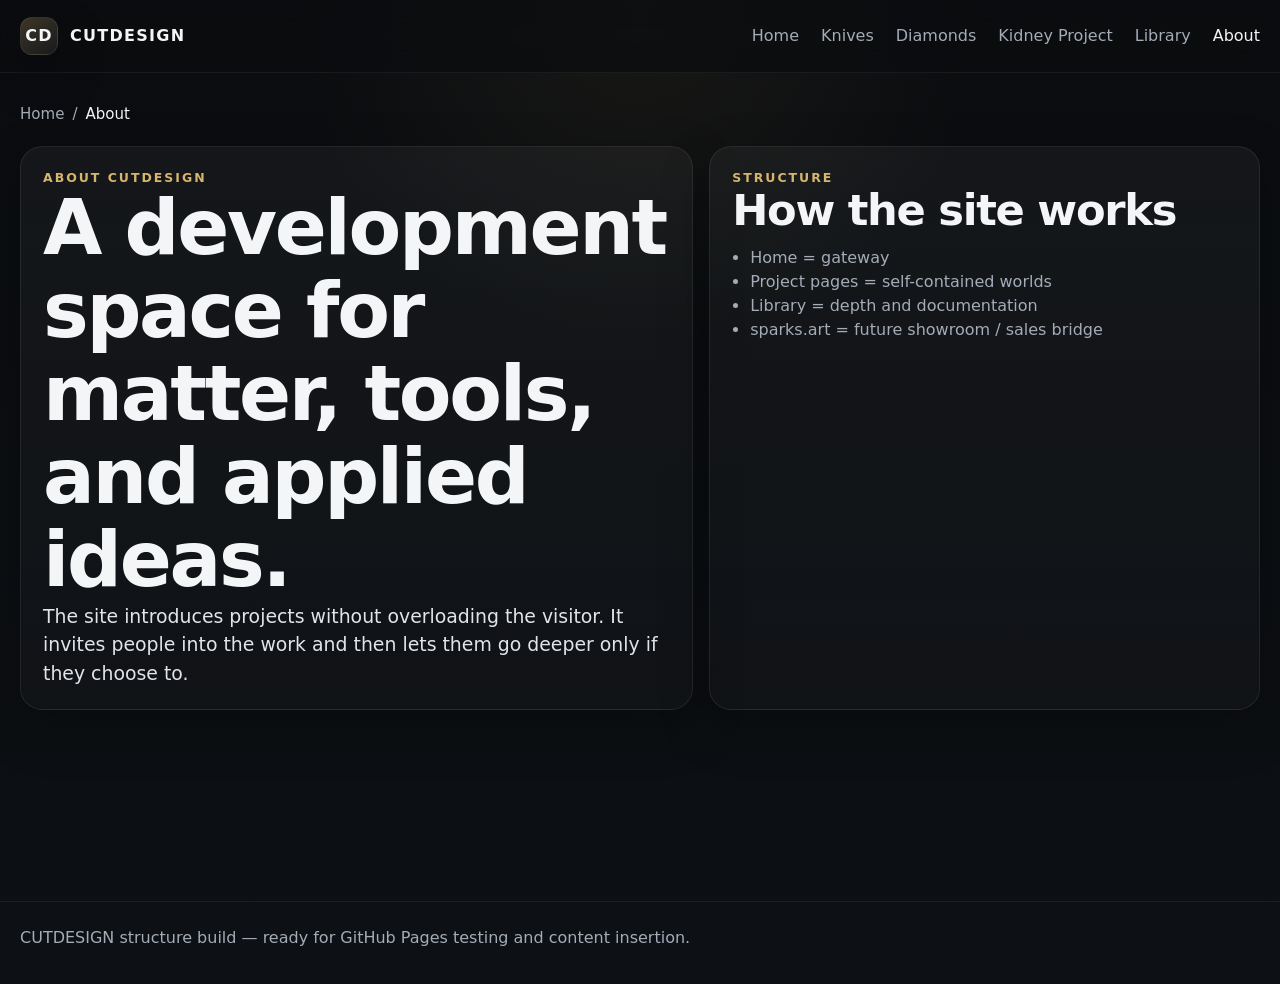
==== about.html @ 71274577 "Initial CUTDESIGN site structure" ====
<!DOCTYPE html>
<html lang="en">
<head>
  <meta charset="UTF-8">
  <meta name="viewport" content="width=device-width, initial-scale=1.0">
  <meta name="description" content="CUTDESIGN — research, development, and maker projects across knives, diamonds, and experimental directions.">
  <title>CUTDESIGN — About</title>
  <link rel="stylesheet" href="assets/css/styles.css">
</head>
<body data-page="about">
  <header class="site-header">
    <div class="container header-inner">
      <a href="index.html" class="brand" data-nav="home">
        <span class="brand-mark">CD</span>
        <span>CUTDESIGN</span>
      </a>
      <button class="nav-toggle" aria-label="Toggle navigation" aria-expanded="false" aria-controls="siteNav" id="navToggle">Menu</button>
      <nav class="site-nav" id="siteNav">
        <a href="index.html" data-nav="home">Home</a>
        <a href="knives.html" data-nav="knives">Knives</a>
        <a href="diamonds.html" data-nav="diamonds">Diamonds</a>
        <a href="kidney.html" data-nav="kidney">Kidney Project</a>
        <a href="library.html" data-nav="library">Library</a>
        <a href="about.html" data-nav="about">About</a>
      </nav>
    </div>
  </header>
  <main class="page">

    <div class="container">
      <nav class="breadcrumb">
        <a href="index.html">Home</a><span>/</span><span class="current">About</span>
      </nav>
      <div class="split">
        <div class="panel">
          <div class="eyebrow">About CUTDESIGN</div>
          <h1>A development space for matter, tools, and applied ideas.</h1>
          <p class="lead">The site introduces projects without overloading the visitor. It invites people into the work and then lets them go deeper only if they choose to.</p>
        </div>
        <div class="panel">
          <div class="eyebrow">Structure</div>
          <h2>How the site works</h2>
          <ul class="muted" style="padding-left: 18px; margin: 12px 0 0;">
            <li>Home = gateway</li>
            <li>Project pages = self-contained worlds</li>
            <li>Library = depth and documentation</li>
            <li>sparks.art = future showroom / sales bridge</li>
          </ul>
        </div>
      </div>
    </div>
  </main>
  <footer class="footer">
    <div class="container">CUTDESIGN structure build — ready for GitHub Pages testing and content insertion.</div>
  </footer>
  <script src="assets/js/site.js"></script>
</body>
</html>
---- assets/css/styles.css ----
:root {
  --bg: #0b0d10;
  --panel: #13171c;
  --panel-2: #171c22;
  --text: #f3f5f7;
  --muted: #a3acb7;
  --line: #2a3139;
  --accent: #d6b56d;
  --accent-knife: #8a3d34;
  --accent-diamond: #d6b56d;
  --accent-kidney: #4a7ea8;
  --max: 1240px;
  --radius: 22px;
  --shadow: 0 18px 50px rgba(0, 0, 0, 0.28);
}

* { box-sizing: border-box; }
html { scroll-behavior: smooth; }
body {
  margin: 0;
  font-family: Inter, ui-sans-serif, system-ui, -apple-system, BlinkMacSystemFont, "Segoe UI", sans-serif;
  background:
    radial-gradient(circle at top, rgba(214,181,109,.07), transparent 30%),
    linear-gradient(180deg, #0a0c0f 0%, #0d1014 100%);
  color: var(--text);
  line-height: 1.5;
}

a { color: inherit; text-decoration: none; }
img { max-width: 100%; display: block; }

.container {
  width: min(100% - 32px, var(--max));
  margin-inline: auto;
}

.site-header {
  position: sticky;
  top: 0;
  z-index: 40;
  backdrop-filter: blur(14px);
  background: rgba(11, 13, 16, 0.74);
  border-bottom: 1px solid rgba(255,255,255,0.06);
}

.header-inner {
  min-height: 72px;
  display: flex;
  align-items: center;
  justify-content: space-between;
  gap: 16px;
}

.brand {
  display: flex;
  align-items: center;
  gap: 12px;
  font-weight: 700;
  letter-spacing: .08em;
}

.brand-mark {
  width: 38px;
  height: 38px;
  border-radius: 12px;
  background: linear-gradient(145deg, rgba(214,181,109,.25), rgba(255,255,255,.06));
  border: 1px solid rgba(255,255,255,.08);
  display: grid;
  place-items: center;
  box-shadow: var(--shadow);
}

.nav-toggle {
  display: inline-flex;
  background: transparent;
  color: var(--text);
  border: 1px solid rgba(255,255,255,.12);
  border-radius: 12px;
  padding: 10px 12px;
  cursor: pointer;
}

.site-nav {
  display: none;
  flex-direction: column;
  gap: 10px;
  padding: 0 0 18px;
}

.site-nav.open { display: flex; }

.site-nav a {
  color: var(--muted);
  padding: 10px 0;
  border-bottom: 1px solid rgba(255,255,255,.06);
}

.site-nav a:hover,
.site-nav a.active {
  color: var(--text);
}

.page {
  min-height: calc(100vh - 72px);
  padding: 22px 0 72px;
}

.breadcrumb {
  display: flex;
  flex-wrap: wrap;
  gap: 8px;
  color: var(--muted);
  font-size: .94rem;
  margin: 4px 0 20px;
}

.breadcrumb a:hover { color: var(--text); }
.breadcrumb .current { color: var(--text); }

.hero {
  border: 1px solid rgba(255,255,255,.08);
  border-radius: 28px;
  overflow: hidden;
  background: linear-gradient(145deg, rgba(255,255,255,.05), rgba(255,255,255,.02));
  box-shadow: var(--shadow);
}

.hero-grid {
  display: grid;
  grid-template-columns: 1fr;
  min-height: 430px;
}

.hero-media {
  min-height: 240px;
  position: relative;
  overflow: hidden;
  background: #11161b;
}

.media-img {
  width: 100%;
  height: 100%;
  object-fit: cover;
  display: block;
}

.hero-media::after {
  content: "";
  position: absolute;
  inset: 0;
  background: linear-gradient(180deg, rgba(0,0,0,.08), rgba(0,0,0,.35));
  pointer-events: none;
}

.hero-copy {
  padding: 28px 22px 30px;
  display: flex;
  flex-direction: column;
  justify-content: center;
  gap: 18px;
}

.eyebrow {
  color: var(--accent);
  text-transform: uppercase;
  letter-spacing: .16em;
  font-size: .78rem;
  font-weight: 700;
}

h1, h2, h3 {
  margin: 0;
  line-height: 1.08;
  letter-spacing: -.03em;
}

h1 { font-size: clamp(2rem, 7vw, 4.8rem); }
h2 { font-size: clamp(1.55rem, 4vw, 2.7rem); }
h3 { font-size: 1.2rem; }

p.lead {
  font-size: clamp(1rem, 2.2vw, 1.18rem);
  color: #dfe5ea;
  max-width: 62ch;
  margin: 0;
}

.muted { color: var(--muted); }

.actions {
  display: flex;
  flex-wrap: wrap;
  gap: 12px;
}

.btn {
  display: inline-flex;
  align-items: center;
  justify-content: center;
  min-height: 46px;
  padding: 0 18px;
  border-radius: 14px;
  border: 1px solid rgba(255,255,255,.1);
  background: rgba(255,255,255,.04);
  color: var(--text);
  font-weight: 600;
  cursor: pointer;
  transition: transform .16s ease, background .16s ease, border-color .16s ease;
}

.btn:hover { transform: translateY(-1px); }
.btn.primary {
  background: linear-gradient(135deg, rgba(214,181,109,.22), rgba(214,181,109,.12));
  border-color: rgba(214,181,109,.35);
}

.section {
  padding-top: 34px;
}

.section-header {
  display: flex;
  align-items: end;
  justify-content: space-between;
  gap: 18px;
  margin-bottom: 16px;
}

.project-grid,
.card-grid,
.library-grid {
  display: grid;
  grid-template-columns: 1fr;
  gap: 16px;
}

.card {
  background: linear-gradient(180deg, rgba(255,255,255,.045), rgba(255,255,255,.02));
  border: 1px solid rgba(255,255,255,.08);
  border-radius: var(--radius);
  overflow: hidden;
  box-shadow: var(--shadow);
}

.project-card {
  min-height: 420px;
  position: relative;
  display: flex;
  flex-direction: column;
  justify-content: end;
  padding: 22px;
  isolation: isolate;
}

.project-card .media-img {
  position: absolute;
  inset: 0;
  z-index: -2;
}

.project-card::before {
  content: "";
  position: absolute;
  inset: 0;
  background: linear-gradient(180deg, rgba(0,0,0,.12), rgba(0,0,0,.65));
  z-index: -1;
}

.project-card .tag {
  display: inline-flex;
  width: fit-content;
  margin-bottom: 10px;
  font-size: .78rem;
  font-weight: 700;
  letter-spacing: .1em;
  text-transform: uppercase;
  padding: 8px 10px;
  border-radius: 999px;
  background: rgba(255,255,255,.1);
  backdrop-filter: blur(6px);
}

.project-card p { color: #dbe2e8; }

.list-block { padding: 22px; }
.list-block ul {
  list-style: none;
  padding: 0;
  margin: 16px 0 0;
  display: grid;
  gap: 10px;
}

.list-block li {
  padding: 14px 14px;
  background: rgba(255,255,255,.03);
  border: 1px solid rgba(255,255,255,.06);
  border-radius: 14px;
  color: #dbe2e8;
}

.split {
  display: grid;
  gap: 16px;
  grid-template-columns: 1fr;
}

.panel {
  padding: 22px;
  background: linear-gradient(180deg, rgba(255,255,255,.045), rgba(255,255,255,.02));
  border: 1px solid rgba(255,255,255,.08);
  border-radius: var(--radius);
  box-shadow: var(--shadow);
}

.panel p:last-child { margin-bottom: 0; }

.library-item { padding: 20px; }
.library-item .meta {
  display: flex;
  flex-wrap: wrap;
  gap: 10px;
  margin-bottom: 12px;
  color: var(--muted);
  font-size: .92rem;
}

.footer {
  border-top: 1px solid rgba(255,255,255,.06);
  padding: 24px 0 34px;
  color: var(--muted);
}

.placeholder-art {
  position: absolute;
  inset: 0;
  display: grid;
  place-items: center;
  padding: 24px;
  text-align: center;
  background:
    radial-gradient(circle at 30% 25%, rgba(214,181,109,.22), transparent 22%),
    radial-gradient(circle at 75% 30%, rgba(255,255,255,.08), transparent 18%),
    linear-gradient(145deg, #171c22, #0f1318 55%, #12161c);
}

.placeholder-art span {
  color: #dbe2e8;
  letter-spacing: .12em;
  text-transform: uppercase;
  font-size: .92rem;
}

.accent-knife { color: #d59188; }
.accent-diamond { color: #e5cb8e; }
.accent-kidney { color: #8bb8da; }

@media (min-width: 760px) {
  .nav-toggle { display: none; }
  .site-nav {
    display: flex !important;
    flex-direction: row;
    align-items: center;
    gap: 22px;
    padding: 0;
  }

  .site-nav a { border: 0; padding: 0; }
  .page { padding-top: 26px; }
  .hero-copy { padding: 38px 34px 40px; }
  .project-grid,
  .card-grid,
  .library-grid { grid-template-columns: repeat(2, minmax(0, 1fr)); }
  .split { grid-template-columns: 1.1fr .9fr; }
}

@media (min-width: 1024px) {
  .hero-grid {
    grid-template-columns: 1.1fr .9fr;
    min-height: 560px;
  }

  .hero-media { min-height: auto; }
  .project-grid { grid-template-columns: repeat(3, minmax(0, 1fr)); }
  .card-grid { grid-template-columns: repeat(3, minmax(0, 1fr)); }
  .library-grid { grid-template-columns: repeat(3, minmax(0, 1fr)); }
  .page { padding-bottom: 100px; }
}
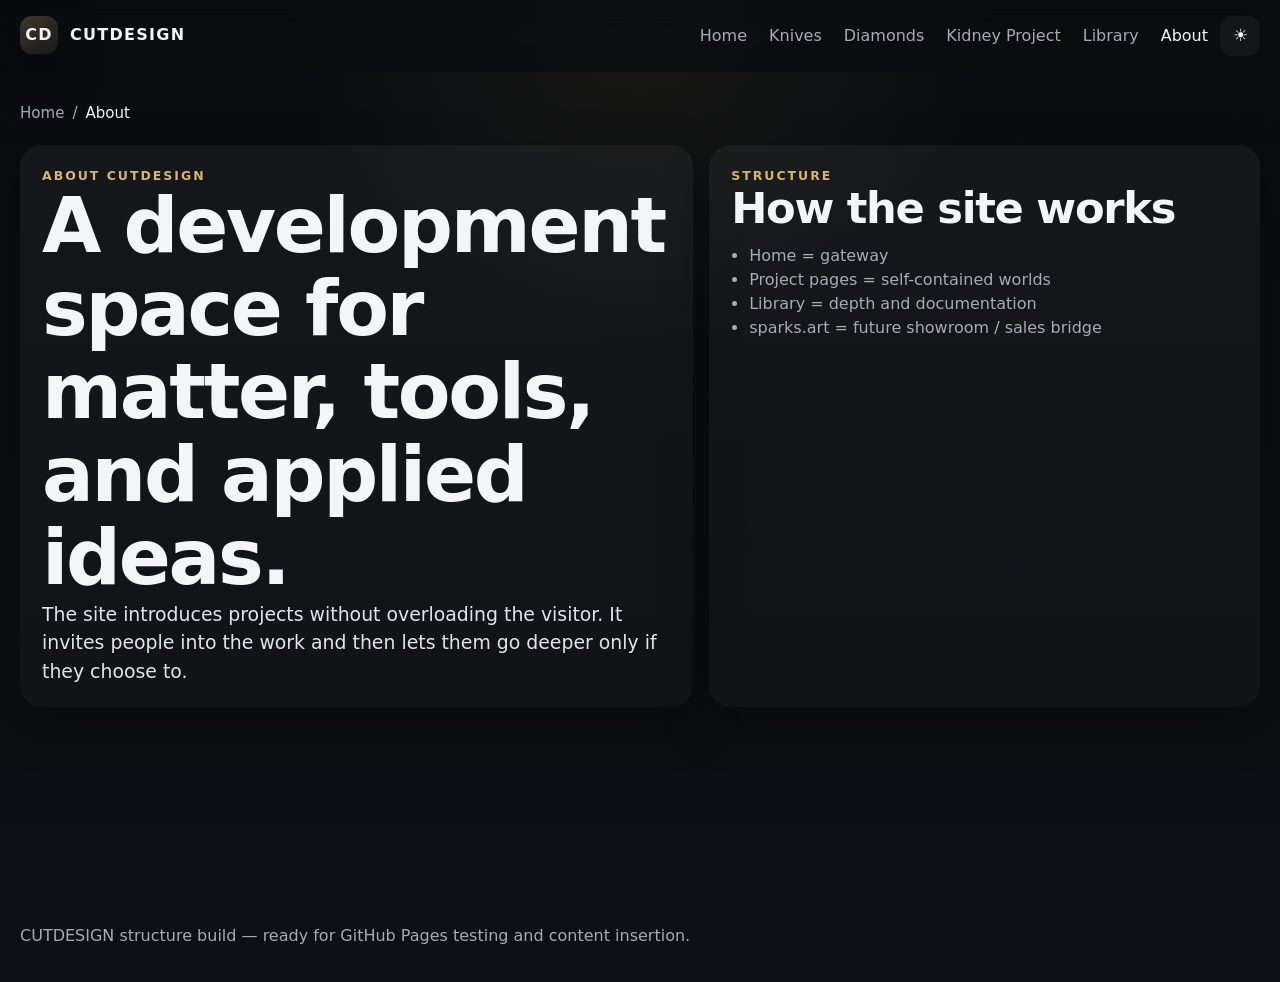
==== commit 999ee0dc: "Add light theme and favicon support Adds a persistent light/dark theme toggle across the site, initi" ====
--- a/about.html
+++ b/about.html
@@ -2,10 +2,20 @@
 <html lang="en">
 <head>
   <meta charset="UTF-8">
+  <script>
+    (function () {
+      try {
+        if (localStorage.getItem('cutdesign-theme') === 'light') {
+          document.documentElement.setAttribute('data-theme', 'light');
+        }
+      } catch (e) {}
+    })();
+  </script>
   <meta name="viewport" content="width=device-width, initial-scale=1.0">
   <meta name="description" content="CUTDESIGN — research, development, and maker projects across knives, diamonds, and experimental directions.">
   <title>CUTDESIGN — About</title>
   <link rel="stylesheet" href="assets/css/styles.css">
+  <link rel="icon" type="image/svg+xml" href="assets/images/favicon.svg">
 </head>
 <body data-page="about">
   <header class="site-header">
@@ -14,15 +24,21 @@
         <span class="brand-mark">CD</span>
         <span>CUTDESIGN</span>
       </a>
-      <button class="nav-toggle" aria-label="Toggle navigation" aria-expanded="false" aria-controls="siteNav" id="navToggle">Menu</button>
-      <nav class="site-nav" id="siteNav">
-        <a href="index.html" data-nav="home">Home</a>
-        <a href="knives.html" data-nav="knives">Knives</a>
-        <a href="diamonds.html" data-nav="diamonds">Diamonds</a>
-        <a href="kidney.html" data-nav="kidney">Kidney Project</a>
-        <a href="library.html" data-nav="library">Library</a>
-        <a href="about.html" data-nav="about">About</a>
-      </nav>
+      <div class="nav-cluster">
+        <button class="nav-toggle" aria-label="Toggle navigation" aria-expanded="false" aria-controls="siteNav" id="navToggle">Menu</button>
+        <nav class="site-nav" id="siteNav">
+          <a href="index.html" data-nav="home">Home</a>
+          <a href="knives.html" data-nav="knives">Knives</a>
+          <a href="diamonds.html" data-nav="diamonds">Diamonds</a>
+          <a href="kidney.html" data-nav="kidney">Kidney Project</a>
+          <a href="library.html" data-nav="library">Library</a>
+          <a href="about.html" data-nav="about">About</a>
+        </nav>
+        <button class="theme-toggle" id="themeToggle" type="button" aria-label="Switch to light theme" aria-pressed="false">
+          <span class="theme-icon theme-icon-sun" aria-hidden="true">&#9728;</span>
+          <span class="theme-icon theme-icon-moon" aria-hidden="true">&#9789;</span>
+        </button>
+      </div>
     </div>
   </header>
   <main class="page">
--- a/assets/css/styles.css
+++ b/assets/css/styles.css
@@ -3,6 +3,8 @@
   --panel: #13171c;
   --panel-2: #171c22;
   --text: #f3f5f7;
+  --text-soft: #dfe5ea;
+  --text-softer: #dbe2e8;
   --muted: #a3acb7;
   --line: #2a3139;
   --accent: #d6b56d;
@@ -12,6 +14,72 @@
   --max: 1240px;
   --radius: 22px;
   --shadow: 0 18px 50px rgba(0, 0, 0, 0.28);
+
+  --bg-grad-radial: rgba(214,181,109,.07);
+  --bg-grad-top: #0a0c0f;
+  --bg-grad-bottom: #0d1014;
+  --header-bg: rgba(11, 13, 16, 0.74);
+  --media-bg: #11161b;
+  --media-overlay-1: rgba(0,0,0,.08);
+  --media-overlay-2: rgba(0,0,0,.35);
+  --hero-grad-1: rgba(255,255,255,.05);
+  --hero-grad-2: rgba(255,255,255,.02);
+  --card-grad-1: rgba(255,255,255,.045);
+  --card-grad-2: rgba(255,255,255,.02);
+  --card-overlay-1: rgba(0,0,0,.12);
+  --card-overlay-2: rgba(0,0,0,.65);
+  --tag-bg: rgba(255,255,255,.1);
+  --btn-bg: rgba(255,255,255,.04);
+  --btn-primary-1: rgba(214,181,109,.22);
+  --btn-primary-2: rgba(214,181,109,.12);
+  --btn-primary-border: rgba(214,181,109,.35);
+  --list-item-bg: rgba(255,255,255,.03);
+  --placeholder-1: rgba(214,181,109,.22);
+  --placeholder-2: rgba(255,255,255,.08);
+  --placeholder-3a: #171c22;
+  --placeholder-3b: #0f1318;
+  --placeholder-3c: #12161c;
+}
+
+:root[data-theme="light"] {
+  --bg: #f7f4ee;
+  --panel: #ffffff;
+  --panel-2: #f2eee5;
+  --text: #16181c;
+  --text-soft: #2b2f35;
+  --text-softer: #3a3f46;
+  --muted: #656d77;
+  --line: #e3ddd0;
+  --accent: #a97c2f;
+  --accent-knife: #8a3d34;
+  --accent-diamond: #a97c2f;
+  --accent-kidney: #2f6690;
+  --shadow: 0 14px 40px rgba(30, 24, 10, 0.10);
+
+  --bg-grad-radial: rgba(169,124,47,.08);
+  --bg-grad-top: #faf8f3;
+  --bg-grad-bottom: #f1ede3;
+  --header-bg: rgba(255, 255, 255, 0.78);
+  --media-bg: #ece7db;
+  --media-overlay-1: rgba(0,0,0,.02);
+  --media-overlay-2: rgba(0,0,0,.16);
+  --hero-grad-1: rgba(20,16,8,.035);
+  --hero-grad-2: rgba(20,16,8,.012);
+  --card-grad-1: rgba(20,16,8,.035);
+  --card-grad-2: rgba(20,16,8,.01);
+  --card-overlay-1: rgba(0,0,0,.05);
+  --card-overlay-2: rgba(0,0,0,.5);
+  --tag-bg: rgba(255,255,255,.78);
+  --btn-bg: rgba(20,16,8,.045);
+  --btn-primary-1: rgba(169,124,47,.18);
+  --btn-primary-2: rgba(169,124,47,.09);
+  --btn-primary-border: rgba(169,124,47,.4);
+  --list-item-bg: rgba(20,16,8,.03);
+  --placeholder-1: rgba(169,124,47,.18);
+  --placeholder-2: rgba(20,16,8,.05);
+  --placeholder-3a: #f4f0e7;
+  --placeholder-3b: #ece7db;
+  --placeholder-3c: #f0ebe0;
 }
 
 * { box-sizing: border-box; }
@@ -20,10 +88,11 @@
   margin: 0;
   font-family: Inter, ui-sans-serif, system-ui, -apple-system, BlinkMacSystemFont, "Segoe UI", sans-serif;
   background:
-    radial-gradient(circle at top, rgba(214,181,109,.07), transparent 30%),
-    linear-gradient(180deg, #0a0c0f 0%, #0d1014 100%);
+    radial-gradient(circle at top, var(--bg-grad-radial), transparent 30%),
+    linear-gradient(180deg, var(--bg-grad-top) 0%, var(--bg-grad-bottom) 100%);
   color: var(--text);
   line-height: 1.5;
+  transition: background-color .2s ease, color .2s ease;
 }
 
 a { color: inherit; text-decoration: none; }
@@ -39,16 +108,18 @@
   top: 0;
   z-index: 40;
   backdrop-filter: blur(14px);
-  background: rgba(11, 13, 16, 0.74);
-  border-bottom: 1px solid rgba(255,255,255,0.06);
+  background: var(--header-bg);
+  border-bottom: 0px solid rgba(255,255,255,0.06);
+  transition: background-color .2s ease;
 }
 
 .header-inner {
   min-height: 72px;
   display: flex;
-  align-items: center;
+  align-items: flex-start;
   justify-content: space-between;
   gap: 16px;
+  padding: 16px 0;
 }
 
 .brand {
@@ -64,23 +135,59 @@
   height: 38px;
   border-radius: 12px;
   background: linear-gradient(145deg, rgba(214,181,109,.25), rgba(255,255,255,.06));
-  border: 1px solid rgba(255,255,255,.08);
+  border: 0px solid rgba(255,255,255,.08);
   display: grid;
   place-items: center;
   box-shadow: var(--shadow);
 }
 
+.nav-cluster {
+  display: flex;
+  align-items: center;
+  flex-wrap: wrap;
+  justify-content: flex-end;
+  gap: 12px;
+}
+
 .nav-toggle {
+  order: 1;
   display: inline-flex;
   background: transparent;
   color: var(--text);
-  border: 1px solid rgba(255,255,255,.12);
+  border: 0px solid rgba(255,255,255,.12);
   border-radius: 12px;
   padding: 10px 12px;
   cursor: pointer;
 }
 
+.theme-toggle {
+  order: 2;
+  display: inline-flex;
+  align-items: center;
+  justify-content: center;
+  width: 40px;
+  height: 40px;
+  min-width: 40px;
+  padding: 0;
+  border: 0;
+  border-radius: 12px;
+  background: var(--btn-bg);
+  color: var(--text);
+  cursor: pointer;
+  font-size: 1.05rem;
+  line-height: 1;
+  transition: background-color .2s ease;
+}
+
+.theme-toggle:hover { background: var(--card-grad-1); }
+
+.theme-icon-moon { display: none; }
+:root[data-theme="light"] .theme-icon-sun { display: none; }
+:root[data-theme="light"] .theme-icon-moon { display: inline; }
+
 .site-nav {
+  order: 3;
+  flex-basis: 100%;
   display: none;
   flex-direction: column;
   gap: 10px;
@@ -92,7 +199,7 @@
 .site-nav a {
   color: var(--muted);
   padding: 10px 0;
-  border-bottom: 1px solid rgba(255,255,255,.06);
+  border-bottom: 0px solid rgba(255,255,255,.06);
 }
 
 .site-nav a:hover,
@@ -118,11 +225,12 @@
 .breadcrumb .current { color: var(--text); }
 
 .hero {
-  border: 1px solid rgba(255,255,255,.08);
+  border: 0px solid rgba(255,255,255,.08);
   border-radius: 28px;
   overflow: hidden;
-  background: linear-gradient(145deg, rgba(255,255,255,.05), rgba(255,255,255,.02));
+  background: linear-gradient(145deg, var(--hero-grad-1), var(--hero-grad-2));
   box-shadow: var(--shadow);
+  transition: background-color .2s ease, box-shadow .2s ease;
 }
 
 .hero-grid {
@@ -135,13 +243,16 @@
   min-height: 240px;
   position: relative;
   overflow: hidden;
-  background: #11161b;
-}
-
-.media-img {
+  background: var(--media-bg);
+}
+
+.media-img,
+.project-card img,
+.card-image {
   width: 100%;
   height: 100%;
   object-fit: cover;
+  object-position: center;
   display: block;
 }
 
@@ -149,7 +260,7 @@
   content: "";
   position: absolute;
   inset: 0;
-  background: linear-gradient(180deg, rgba(0,0,0,.08), rgba(0,0,0,.35));
+  background: linear-gradient(180deg, var(--media-overlay-1), var(--media-overlay-2));
   pointer-events: none;
 }
 
@@ -181,7 +292,7 @@
 
 p.lead {
   font-size: clamp(1rem, 2.2vw, 1.18rem);
-  color: #dfe5ea;
+  color: var(--text-soft);
   max-width: 62ch;
   margin: 0;
 }
@@ -201,8 +312,8 @@
   min-height: 46px;
   padding: 0 18px;
   border-radius: 14px;
-  border: 1px solid rgba(255,255,255,.1);
-  background: rgba(255,255,255,.04);
+  border: 0px solid rgba(255,255,255,.1);
+  background: var(--btn-bg);
   color: var(--text);
   font-weight: 600;
   cursor: pointer;
@@ -211,8 +322,8 @@
 
 .btn:hover { transform: translateY(-1px); }
 .btn.primary {
-  background: linear-gradient(135deg, rgba(214,181,109,.22), rgba(214,181,109,.12));
-  border-color: rgba(214,181,109,.35);
+  background: linear-gradient(135deg, var(--btn-primary-1), var(--btn-primary-2));
+  border-color: var(--btn-primary-border);
 }
 
 .section {
@@ -236,11 +347,12 @@
 }
 
 .card {
-  background: linear-gradient(180deg, rgba(255,255,255,.045), rgba(255,255,255,.02));
-  border: 1px solid rgba(255,255,255,.08);
+  background: linear-gradient(180deg, var(--card-grad-1), var(--card-grad-2));
+  border: 0px solid rgba(255,255,255,.08);
   border-radius: var(--radius);
   overflow: hidden;
   box-shadow: var(--shadow);
+  transition: background-color .2s ease, box-shadow .2s ease;
 }
 
 .project-card {
@@ -263,7 +375,7 @@
   content: "";
   position: absolute;
   inset: 0;
-  background: linear-gradient(180deg, rgba(0,0,0,.12), rgba(0,0,0,.65));
+  background: linear-gradient(180deg, var(--card-overlay-1), var(--card-overlay-2));
   z-index: -1;
 }
 
@@ -281,7 +393,7 @@
   backdrop-filter: blur(6px);
 }
 
-.project-card p { color: #dbe2e8; }
+.project-card p { color: #f3f5f7; }
 
 .list-block { padding: 22px; }
 .list-block ul {
@@ -294,10 +406,11 @@
 
 .list-block li {
   padding: 14px 14px;
-  background: rgba(255,255,255,.03);
-  border: 1px solid rgba(255,255,255,.06);
+  background: var(--list-item-bg);
+  border: 0px solid rgba(255,255,255,.06);
   border-radius: 14px;
-  color: #dbe2e8;
+  color: var(--text-softer);
+  transition: background-color .2s ease;
 }
 
 .split {
@@ -308,10 +421,11 @@
 
 .panel {
   padding: 22px;
-  background: linear-gradient(180deg, rgba(255,255,255,.045), rgba(255,255,255,.02));
-  border: 1px solid rgba(255,255,255,.08);
+  background: linear-gradient(180deg, var(--card-grad-1), var(--card-grad-2));
+  border: 0px solid rgba(255,255,255,.08);
   border-radius: var(--radius);
   box-shadow: var(--shadow);
+  transition: background-color .2s ease, box-shadow .2s ease;
 }
 
 .panel p:last-child { margin-bottom: 0; }
@@ -327,7 +441,7 @@
 }
 
 .footer {
-  border-top: 1px solid rgba(255,255,255,.06);
+  border-top: 0px solid rgba(255,255,255,.06);
   padding: 24px 0 34px;
   color: var(--muted);
 }
@@ -340,13 +454,13 @@
   padding: 24px;
   text-align: center;
   background:
-    radial-gradient(circle at 30% 25%, rgba(214,181,109,.22), transparent 22%),
-    radial-gradient(circle at 75% 30%, rgba(255,255,255,.08), transparent 18%),
-    linear-gradient(145deg, #171c22, #0f1318 55%, #12161c);
+    radial-gradient(circle at 30% 25%, var(--placeholder-1), transparent 22%),
+    radial-gradient(circle at 75% 30%, var(--placeholder-2), transparent 18%),
+    linear-gradient(145deg, var(--placeholder-3a), var(--placeholder-3b) 55%, var(--placeholder-3c));
 }
 
 .placeholder-art span {
-  color: #dbe2e8;
+  color: var(--text-softer);
   letter-spacing: .12em;
   text-transform: uppercase;
   font-size: .92rem;
@@ -359,12 +473,16 @@
 @media (min-width: 760px) {
   .nav-toggle { display: none; }
   .site-nav {
+    order: 1;
+    flex-basis: auto;
     display: flex !important;
     flex-direction: row;
     align-items: center;
     gap: 22px;
     padding: 0;
   }
+
+  .theme-toggle { order: 2; }
 
   .site-nav a { border: 0; padding: 0; }
   .page { padding-top: 26px; }
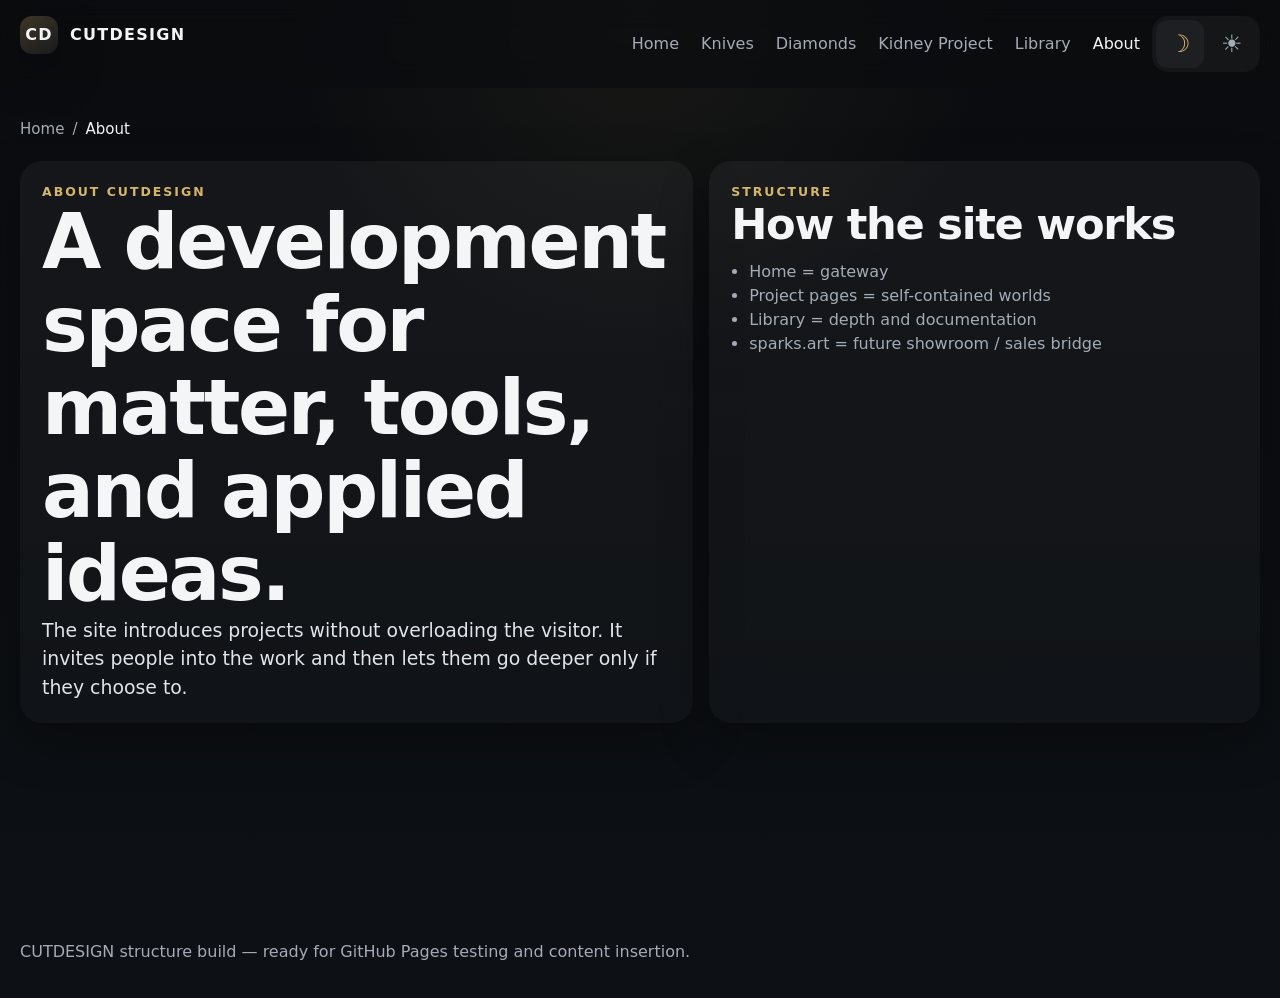
==== commit a4918e56: "Replace theme toggle with theme picker Swap the single dark/light toggle for an explicit two-button " ====
--- a/about.html
+++ b/about.html
@@ -34,10 +34,14 @@
           <a href="library.html" data-nav="library">Library</a>
           <a href="about.html" data-nav="about">About</a>
         </nav>
-        <button class="theme-toggle" id="themeToggle" type="button" aria-label="Switch to light theme" aria-pressed="false">
-          <span class="theme-icon theme-icon-sun" aria-hidden="true">&#9728;</span>
-          <span class="theme-icon theme-icon-moon" aria-hidden="true">&#9789;</span>
-        </button>
+        <div class="theme-toggle" id="themeToggle" role="group" aria-label="Theme">
+          <button class="theme-option" type="button" data-theme-choice="dark" aria-pressed="true" aria-label="Dark theme">
+            <span aria-hidden="true">&#9789;</span>
+          </button>
+          <button class="theme-option" type="button" data-theme-choice="light" aria-pressed="false" aria-label="Light theme">
+            <span aria-hidden="true">&#9728;</span>
+          </button>
+        </div>
       </div>
     </div>
   </header>
--- a/assets/css/styles.css
+++ b/assets/css/styles.css
@@ -164,26 +164,37 @@
   order: 2;
   display: inline-flex;
   align-items: center;
+  gap: 4px;
+  padding: 4px;
+  border: 0;
+  border-radius: 16px;
+  background: var(--btn-bg);
+}
+
+.theme-option {
+  display: inline-flex;
+  align-items: center;
   justify-content: center;
-  width: 40px;
-  height: 40px;
-  min-width: 40px;
+  width: 48px;
+  height: 48px;
+  min-width: 48px;
   padding: 0;
   border: 0;
   border-radius: 12px;
-  background: var(--btn-bg);
-  color: var(--text);
+  background: transparent;
+  color: var(--muted);
   cursor: pointer;
-  font-size: 1.05rem;
+  font-size: 1.5rem;
   line-height: 1;
-  transition: background-color .2s ease;
-}
-
-.theme-toggle:hover { background: var(--card-grad-1); }
-
-.theme-icon-moon { display: none; }
-:root[data-theme="light"] .theme-icon-sun { display: none; }
-:root[data-theme="light"] .theme-icon-moon { display: inline; }
+  transition: background-color .2s ease, color .2s ease;
+}
+
+.theme-option:hover { color: var(--text); }
+
+.theme-option[aria-pressed="true"] {
+  background: var(--card-grad-1);
+  color: var(--accent);
+}
 
 .site-nav {
   order: 3;
@@ -247,8 +258,19 @@
 }
 
 .media-img,
-.project-card img,
 .card-image {
+  width: 100%;
+  height: 100%;
+  object-fit: fill;
+  object-position: center;
+  display: block;
+}
+
+/* Project-card images have no baked-in caption text (the card's own HTML
+   heading sits on top of them instead), so they can crop cleanly without
+   losing anything — unlike the hero images above, which carry their own
+   title text and need to stay unstretched-but-uncropped via fill. */
+.project-card img {
   width: 100%;
   height: 100%;
   object-fit: cover;
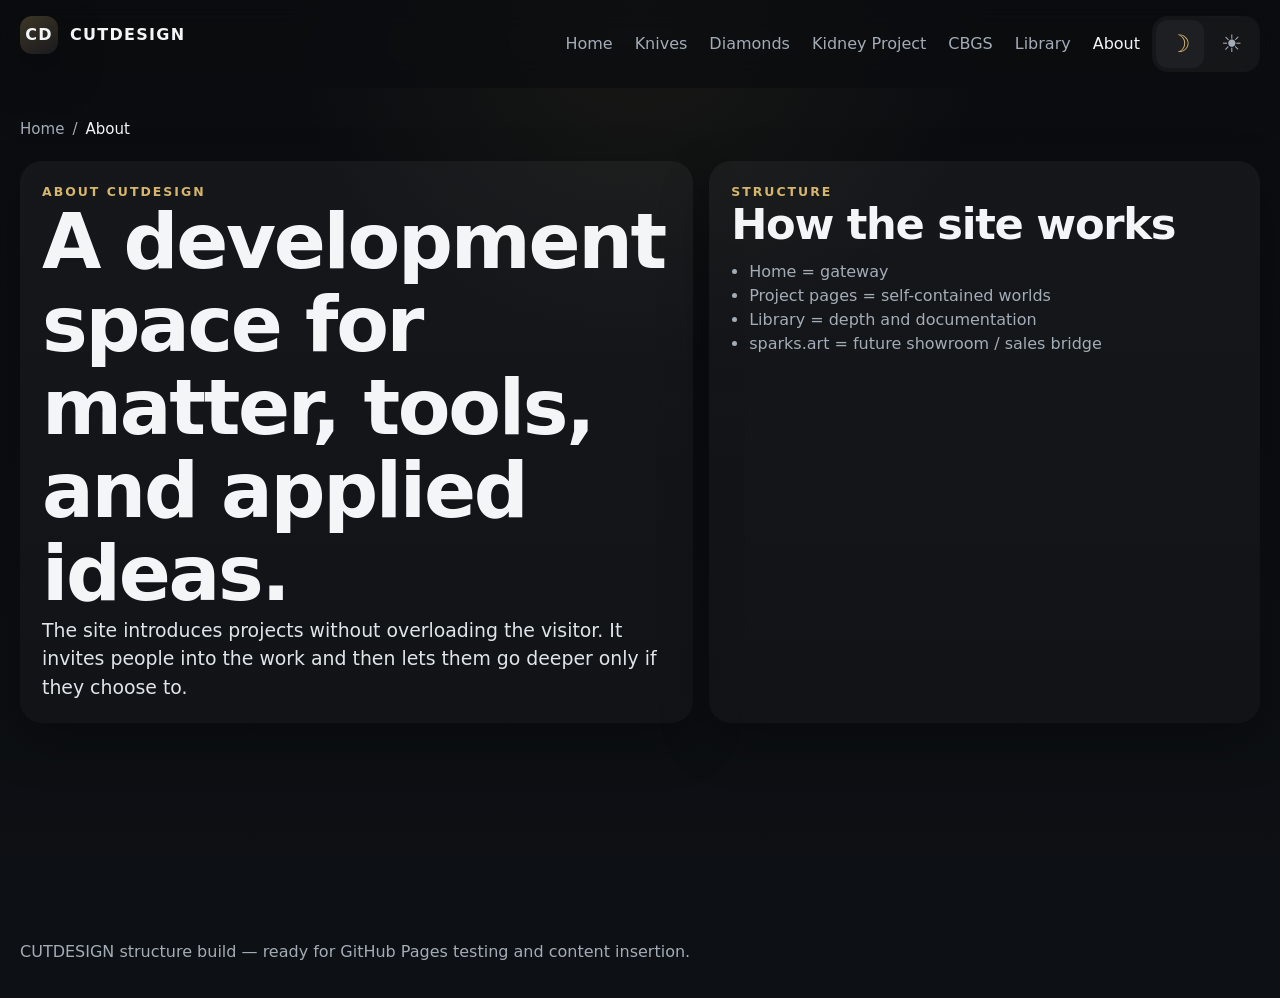
==== commit b8dd033f: "Add CBGS project pages and assets Introduce the CBGS project: add cbgs.html and two SVG assets (cbgs" ====
--- a/about.html
+++ b/about.html
@@ -31,6 +31,7 @@
           <a href="knives.html" data-nav="knives">Knives</a>
           <a href="diamonds.html" data-nav="diamonds">Diamonds</a>
           <a href="kidney.html" data-nav="kidney">Kidney Project</a>
+          <a href="cbgs.html" data-nav="cbgs">CBGS</a>
           <a href="library.html" data-nav="library">Library</a>
           <a href="about.html" data-nav="about">About</a>
         </nav>
--- a/assets/css/styles.css
+++ b/assets/css/styles.css
@@ -11,6 +11,7 @@
   --accent-knife: #8a3d34;
   --accent-diamond: #d6b56d;
   --accent-kidney: #4a7ea8;
+  --accent-cbgs: #3f8f7a;
   --max: 1240px;
   --radius: 22px;
   --shadow: 0 18px 50px rgba(0, 0, 0, 0.28);
@@ -54,6 +55,7 @@
   --accent-knife: #8a3d34;
   --accent-diamond: #a97c2f;
   --accent-kidney: #2f6690;
+  --accent-cbgs: #2f7d68;
   --shadow: 0 14px 40px rgba(30, 24, 10, 0.10);
 
   --bg-grad-radial: rgba(169,124,47,.08);
@@ -491,6 +493,7 @@
 .accent-knife { color: #d59188; }
 .accent-diamond { color: #e5cb8e; }
 .accent-kidney { color: #8bb8da; }
+.accent-cbgs { color: #86d3b8; }
 
 @media (min-width: 760px) {
   .nav-toggle { display: none; }
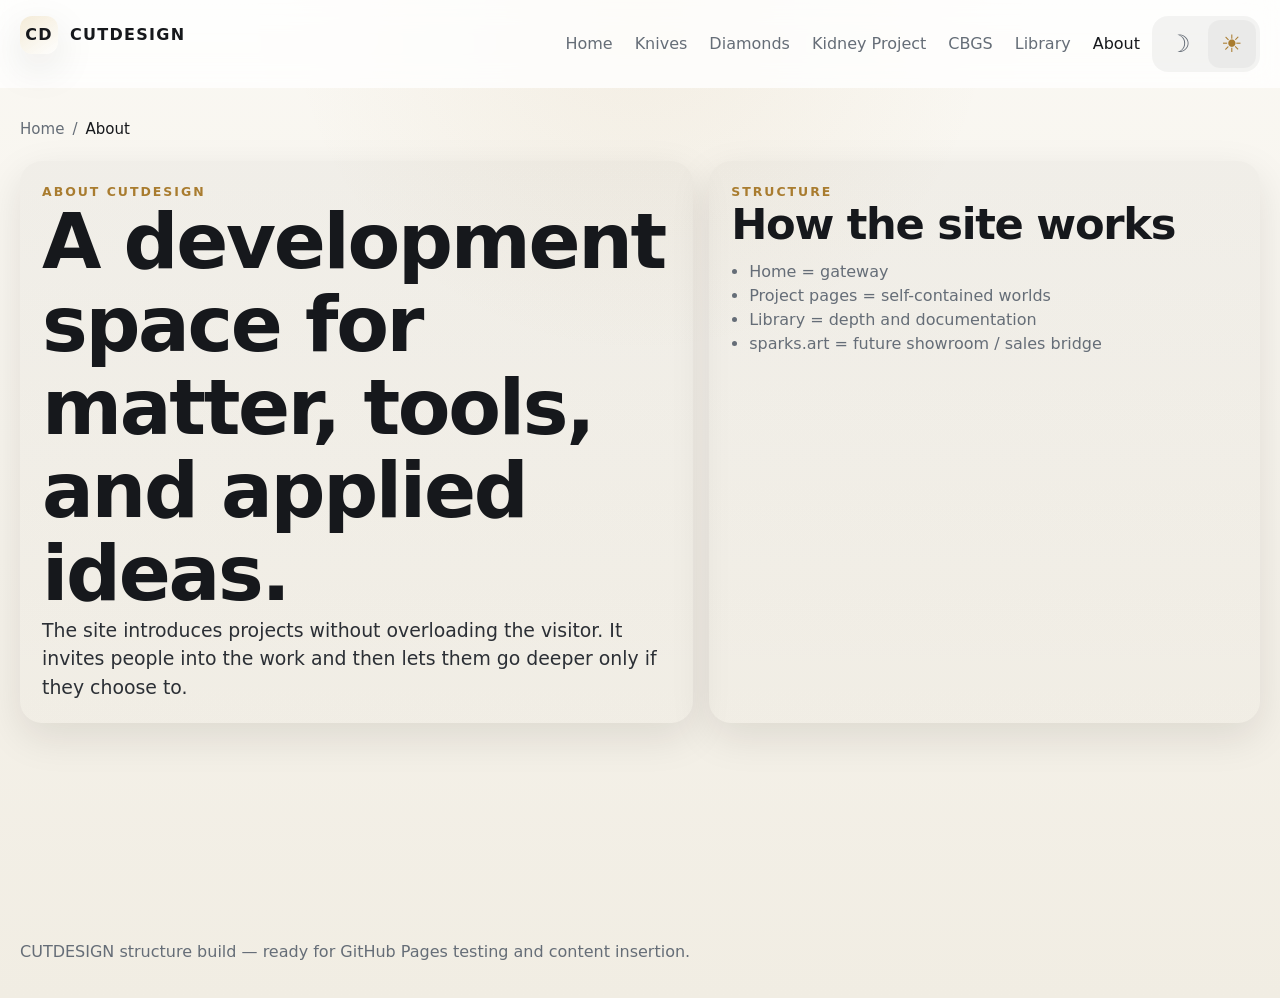
==== commit fbe19ad8: "Make light the default theme; refine toggles & styles Make light the site's default appearance and t" ====
--- a/about.html
+++ b/about.html
@@ -5,8 +5,8 @@
   <script>
     (function () {
       try {
-        if (localStorage.getItem('cutdesign-theme') === 'light') {
-          document.documentElement.setAttribute('data-theme', 'light');
+        if (localStorage.getItem('cutdesign-theme') === 'dark') {
+          document.documentElement.setAttribute('data-theme', 'dark');
         }
       } catch (e) {}
     })();
@@ -36,10 +36,10 @@
           <a href="about.html" data-nav="about">About</a>
         </nav>
         <div class="theme-toggle" id="themeToggle" role="group" aria-label="Theme">
-          <button class="theme-option" type="button" data-theme-choice="dark" aria-pressed="true" aria-label="Dark theme">
+          <button class="theme-option" type="button" data-theme-choice="dark" aria-pressed="false" aria-label="Dark theme">
             <span aria-hidden="true">&#9789;</span>
           </button>
-          <button class="theme-option" type="button" data-theme-choice="light" aria-pressed="false" aria-label="Light theme">
+          <button class="theme-option" type="button" data-theme-choice="light" aria-pressed="true" aria-label="Light theme">
             <span aria-hidden="true">&#9728;</span>
           </button>
         </div>
--- a/assets/css/styles.css
+++ b/assets/css/styles.css
@@ -1,4 +1,48 @@
 :root {
+  --bg: #f7f4ee;
+  --panel: #ffffff;
+  --panel-2: #f2eee5;
+  --text: #16181c;
+  --text-soft: #2b2f35;
+  --text-softer: #3a3f46;
+  --muted: #656d77;
+  --line: #e3ddd0;
+  --accent: #a97c2f;
+  --accent-knife: #8a3d34;
+  --accent-diamond: #a97c2f;
+  --accent-kidney: #2f6690;
+  --accent-cbgs: #2f7d68;
+  --max: 1240px;
+  --radius: 22px;
+  --shadow: 0 14px 40px rgba(30, 24, 10, 0.10);
+
+  --bg-grad-radial: rgba(169,124,47,.08);
+  --bg-grad-top: #faf8f3;
+  --bg-grad-bottom: #f1ede3;
+  --header-bg: rgba(255, 255, 255, 0.78);
+  --media-bg: #ece7db;
+  --media-overlay-1: rgba(0,0,0,.02);
+  --media-overlay-2: rgba(0,0,0,.16);
+  --hero-grad-1: rgba(20,16,8,.035);
+  --hero-grad-2: rgba(20,16,8,.012);
+  --card-grad-1: rgba(20,16,8,.035);
+  --card-grad-2: rgba(20,16,8,.01);
+  --card-overlay-1: rgba(0,0,0,.05);
+  --card-overlay-2: rgba(0,0,0,.5);
+  --tag-bg: rgba(255,255,255,.78);
+  --btn-bg: rgba(20,16,8,.045);
+  --btn-primary-1: rgba(169,124,47,.18);
+  --btn-primary-2: rgba(169,124,47,.09);
+  --btn-primary-border: rgba(169,124,47,.4);
+  --list-item-bg: rgba(20,16,8,.03);
+  --placeholder-1: rgba(169,124,47,.18);
+  --placeholder-2: rgba(20,16,8,.05);
+  --placeholder-3a: #f4f0e7;
+  --placeholder-3b: #ece7db;
+  --placeholder-3c: #f0ebe0;
+}
+
+:root[data-theme="dark"] {
   --bg: #0b0d10;
   --panel: #13171c;
   --panel-2: #171c22;
@@ -12,8 +56,6 @@
   --accent-diamond: #d6b56d;
   --accent-kidney: #4a7ea8;
   --accent-cbgs: #3f8f7a;
-  --max: 1240px;
-  --radius: 22px;
   --shadow: 0 18px 50px rgba(0, 0, 0, 0.28);
 
   --bg-grad-radial: rgba(214,181,109,.07);
@@ -42,48 +84,6 @@
   --placeholder-3c: #12161c;
 }
 
-:root[data-theme="light"] {
-  --bg: #f7f4ee;
-  --panel: #ffffff;
-  --panel-2: #f2eee5;
-  --text: #16181c;
-  --text-soft: #2b2f35;
-  --text-softer: #3a3f46;
-  --muted: #656d77;
-  --line: #e3ddd0;
-  --accent: #a97c2f;
-  --accent-knife: #8a3d34;
-  --accent-diamond: #a97c2f;
-  --accent-kidney: #2f6690;
-  --accent-cbgs: #2f7d68;
-  --shadow: 0 14px 40px rgba(30, 24, 10, 0.10);
-
-  --bg-grad-radial: rgba(169,124,47,.08);
-  --bg-grad-top: #faf8f3;
-  --bg-grad-bottom: #f1ede3;
-  --header-bg: rgba(255, 255, 255, 0.78);
-  --media-bg: #ece7db;
-  --media-overlay-1: rgba(0,0,0,.02);
-  --media-overlay-2: rgba(0,0,0,.16);
-  --hero-grad-1: rgba(20,16,8,.035);
-  --hero-grad-2: rgba(20,16,8,.012);
-  --card-grad-1: rgba(20,16,8,.035);
-  --card-grad-2: rgba(20,16,8,.01);
-  --card-overlay-1: rgba(0,0,0,.05);
-  --card-overlay-2: rgba(0,0,0,.5);
-  --tag-bg: rgba(255,255,255,.78);
-  --btn-bg: rgba(20,16,8,.045);
-  --btn-primary-1: rgba(169,124,47,.18);
-  --btn-primary-2: rgba(169,124,47,.09);
-  --btn-primary-border: rgba(169,124,47,.4);
-  --list-item-bg: rgba(20,16,8,.03);
-  --placeholder-1: rgba(169,124,47,.18);
-  --placeholder-2: rgba(20,16,8,.05);
-  --placeholder-3a: #f4f0e7;
-  --placeholder-3b: #ece7db;
-  --placeholder-3c: #f0ebe0;
-}
-
 * { box-sizing: border-box; }
 html { scroll-behavior: smooth; }
 body {
@@ -521,7 +521,7 @@
 @media (min-width: 1024px) {
   .hero-grid {
     grid-template-columns: 1.1fr .9fr;
-    min-height: 560px;
+    height: 700px;
   }
 
   .hero-media { min-height: auto; }
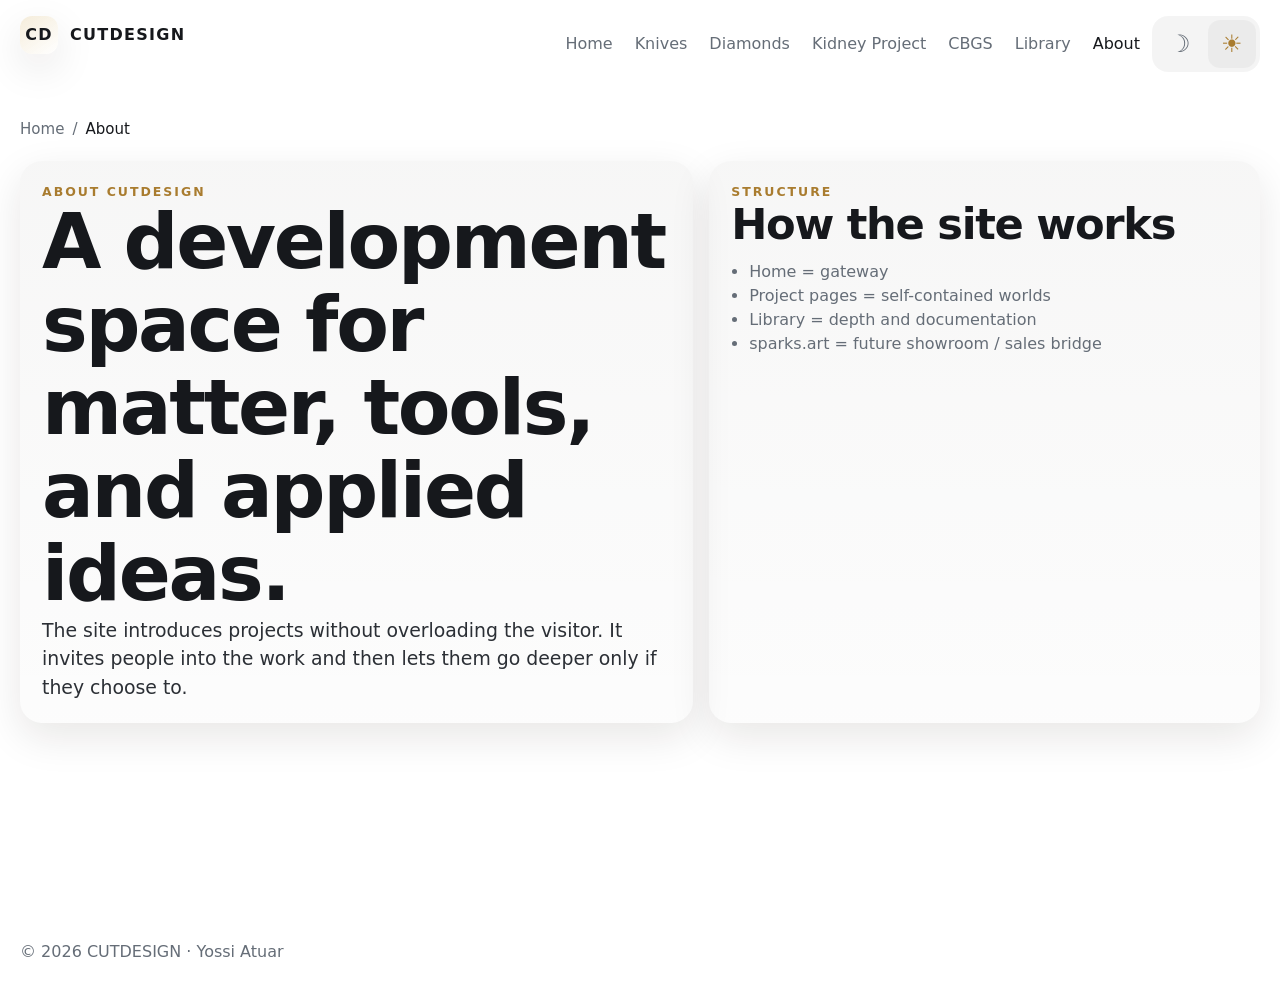
==== commit 8a2998e9: "color color" ====
--- a/about.html
+++ b/about.html
@@ -72,7 +72,7 @@
     </div>
   </main>
   <footer class="footer">
-    <div class="container">CUTDESIGN structure build — ready for GitHub Pages testing and content insertion.</div>
+    <div class="container">&copy; 2026 CUTDESIGN · Yossi Atuar</div>
   </footer>
   <script src="assets/js/site.js"></script>
 </body>
--- a/assets/css/styles.css
+++ b/assets/css/styles.css
@@ -1,5 +1,5 @@
 :root {
-  --bg: #f7f4ee;
+  --bg: #ffffff;
   --panel: #ffffff;
   --panel-2: #f2eee5;
   --text: #16181c;
@@ -16,9 +16,9 @@
   --radius: 22px;
   --shadow: 0 14px 40px rgba(30, 24, 10, 0.10);
 
-  --bg-grad-radial: rgba(169,124,47,.08);
-  --bg-grad-top: #faf8f3;
-  --bg-grad-bottom: #f1ede3;
+  --bg-grad-radial: rgba(169,124,47,0);
+  --bg-grad-top: #ffffff;
+  --bg-grad-bottom: #ffffff;
   --header-bg: rgba(255, 255, 255, 0.78);
   --media-bg: #ece7db;
   --media-overlay-1: rgba(0,0,0,.02);
@@ -249,11 +249,11 @@
 .hero-grid {
   display: grid;
   grid-template-columns: 1fr;
-  min-height: 430px;
+  min-height: 344px;
 }
 
 .hero-media {
-  min-height: 240px;
+  min-height: 192px;
   position: relative;
   overflow: hidden;
   background: var(--media-bg);
@@ -289,11 +289,11 @@
 }
 
 .hero-copy {
-  padding: 28px 22px 30px;
+  padding: 22px 20px 24px;
   display: flex;
   flex-direction: column;
   justify-content: center;
-  gap: 18px;
+  gap: 12px;
 }
 
 .eyebrow {
@@ -310,10 +310,12 @@
   letter-spacing: -.03em;
 }
 
+.hero h1 { font-size: clamp(1.7rem, 5.2vw, 3.6rem); }
 h1 { font-size: clamp(2rem, 7vw, 4.8rem); }
 h2 { font-size: clamp(1.55rem, 4vw, 2.7rem); }
 h3 { font-size: 1.2rem; }
 
+.hero p.lead { font-size: clamp(.9rem, 1.6vw, 1rem); line-height: 1.35; }
 p.lead {
   font-size: clamp(1rem, 2.2vw, 1.18rem);
   color: var(--text-soft);
@@ -356,9 +358,9 @@
 
 .section-header {
   display: flex;
-  align-items: end;
-  justify-content: space-between;
-  gap: 18px;
+  flex-direction: column;
+  align-items: start;
+  gap: 10px;
   margin-bottom: 16px;
 }
 
@@ -511,6 +513,12 @@
 
   .site-nav a { border: 0; padding: 0; }
   .page { padding-top: 26px; }
+  .section-header {
+    flex-direction: row;
+    align-items: end;
+    justify-content: space-between;
+    gap: 18px;
+  }
   .hero-copy { padding: 38px 34px 40px; }
   .project-grid,
   .card-grid,
@@ -521,7 +529,7 @@
 @media (min-width: 1024px) {
   .hero-grid {
     grid-template-columns: 1.1fr .9fr;
-    height: 700px;
+    height: 560px;
   }
 
   .hero-media { min-height: auto; }
